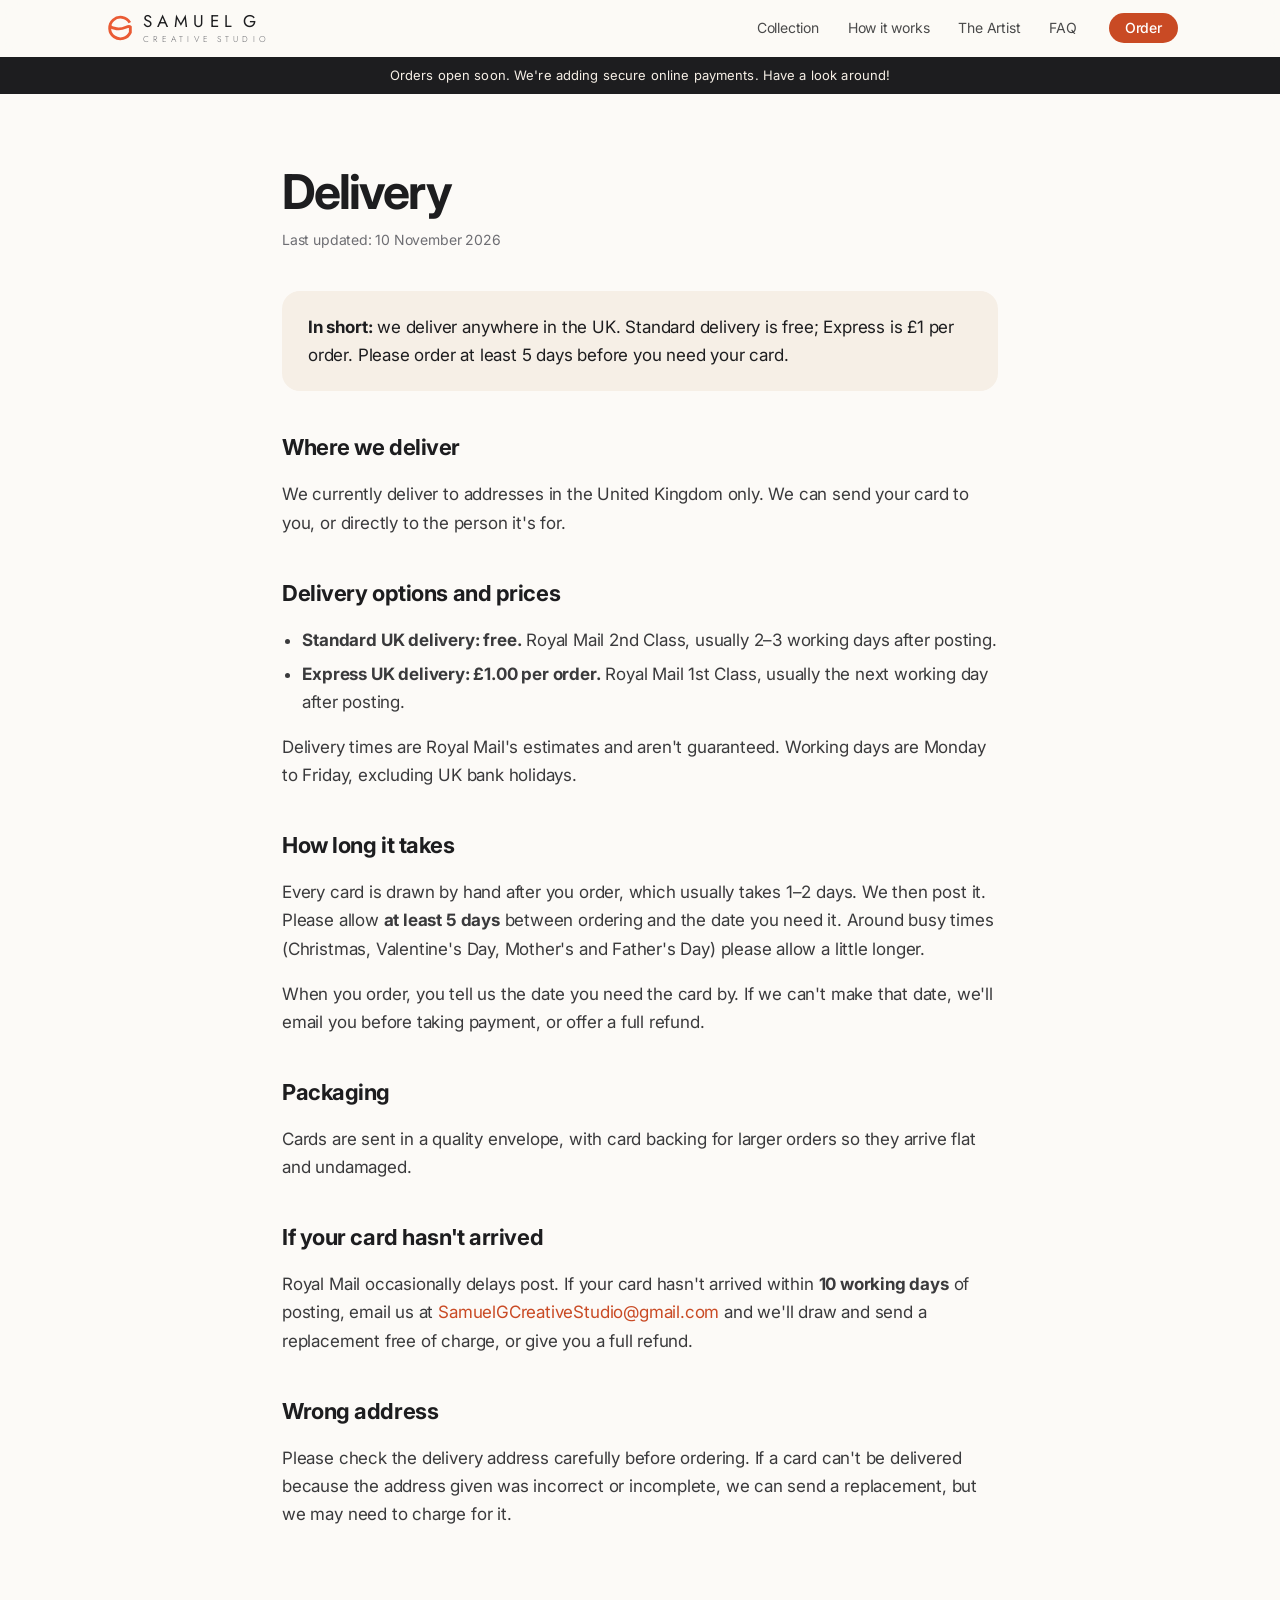
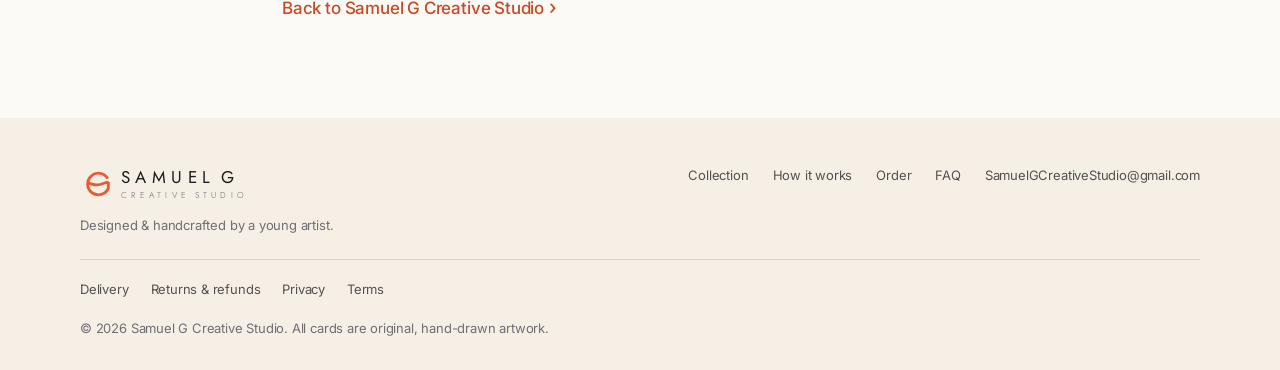
==== delivery.html @ a3a48e7c "Samuel G Creative Studio website Hand-drawn personalised cards site: collection gallery, order form " ====
<!DOCTYPE html>
<html lang="en-GB">
<head>
  <meta charset="UTF-8" />
  <meta name="viewport" content="width=device-width, initial-scale=1.0" />
  <title>Delivery | Samuel G Creative Studio</title>
  <meta name="description" content="UK delivery options, prices and timings for Samuel G Creative Studio hand-drawn cards." />
  <meta name="theme-color" content="#fcfaf7" />
  <link rel="icon" href="favicon.svg" type="image/svg+xml" />
  <link rel="apple-touch-icon" href="apple-touch-icon.png" />
  <link rel="preconnect" href="https://fonts.googleapis.com" />
  <link rel="preconnect" href="https://fonts.gstatic.com" crossorigin />
  <link href="https://fonts.googleapis.com/css2?family=Inter:wght@400;500;600;700;800&family=Jost:wght@300;400;500&display=swap" rel="stylesheet" />
  <link rel="stylesheet" href="styles.css?v=4" />
</head>
<body>
  <header class="nav" id="nav">
    <div class="nav-inner">
      <a href="index.html" class="brand" aria-label="Samuel G Creative Studio home">
        <img class="brand-symbol" src="logo/samuelg-symbol-orange.svg" alt="" width="36" height="36" />
        <span class="brand-words"><span class="brand-name">SAMUEL G</span><span class="brand-sub">CREATIVE STUDIO</span></span>
      </a>
      <nav class="nav-links" id="nav-links">
        <a href="index.html#collection">Collection</a>
        <a href="index.html#how">How it works</a>
        <a href="index.html#artist">The Artist</a>
        <a href="index.html#faq">FAQ</a>
      </nav>
      <a href="index.html#order" class="btn btn-primary btn-sm nav-cta">Order</a>
      <button class="nav-toggle" id="nav-toggle" aria-label="Open menu" aria-expanded="false"><span></span><span></span></button>
    </div>
  </header>
  <div class="soon-bar soon-only">Orders open soon. We're adding secure online payments. Have a look around!</div>

  <main class="policy">
    <h1>Delivery</h1>
    <p class="updated">Last updated: 10 November 2026</p>
    <div class="summary"><p><strong>In short:</strong> we deliver anywhere in the UK. Standard delivery is free; Express is £1 per order. Please order at least 5 days before you need your card.</p></div>

    <h2>Where we deliver</h2>
    <p>We currently deliver to addresses in the United Kingdom only. We can send your card to you, or directly to the person it's for.</p>

    <h2>Delivery options and prices</h2>
    <ul>
      <li><strong>Standard UK delivery: free.</strong> Royal Mail 2nd Class, usually 2–3 working days after posting.</li>
      <li><strong>Express UK delivery: £1.00 per order.</strong> Royal Mail 1st Class, usually the next working day after posting.</li>
    </ul>
    <p>Delivery times are Royal Mail's estimates and aren't guaranteed. Working days are Monday to Friday, excluding UK bank holidays.</p>

    <h2>How long it takes</h2>
    <p>Every card is drawn by hand after you order, which usually takes 1–2 days. We then post it. Please allow <strong>at least 5 days</strong> between ordering and the date you need it. Around busy times (Christmas, Valentine's Day, Mother's and Father's Day) please allow a little longer.</p>
    <p>When you order, you tell us the date you need the card by. If we can't make that date, we'll email you before taking payment, or offer a full refund.</p>

    <h2>Packaging</h2>
    <p>Cards are sent in a quality envelope, with card backing for larger orders so they arrive flat and undamaged.</p>

    <h2>If your card hasn't arrived</h2>
    <p>Royal Mail occasionally delays post. If your card hasn't arrived within <strong>10 working days</strong> of posting, email us at <a href="mailto:SamuelGCreativeStudio@gmail.com">SamuelGCreativeStudio@gmail.com</a> and we'll draw and send a replacement free of charge, or give you a full refund.</p>

    <h2>Wrong address</h2>
    <p>Please check the delivery address carefully before ordering. If a card can't be delivered because the address given was incorrect or incomplete, we can send a replacement, but we may need to charge for it.</p>

    <a href="index.html" class="link-arrow back-link">Back to Samuel G Creative Studio</a>
  </main>

  <footer class="footer">
    <div class="footer-inner">
      <div class="footer-brand">
        <div class="brand">
          <img class="brand-symbol" src="logo/samuelg-symbol-orange.svg" alt="" width="34" height="34" />
          <span class="brand-words"><span class="brand-name">SAMUEL G</span><span class="brand-sub">CREATIVE STUDIO</span></span>
        </div>
        <p>Designed &amp; handcrafted by a young artist.</p>
      </div>
      <div class="footer-links">
        <a href="index.html#collection">Collection</a>
        <a href="index.html#how">How it works</a>
        <a href="index.html#order">Order</a>
        <a href="index.html#faq">FAQ</a>
        <a href="mailto:SamuelGCreativeStudio@gmail.com">SamuelGCreativeStudio@gmail.com</a>
      </div>
    </div>
    <nav class="legal-links" aria-label="Policies">
      <a href="delivery.html">Delivery</a>
      <a href="returns.html">Returns &amp; refunds</a>
      <a href="privacy.html">Privacy</a>
      <a href="terms.html">Terms</a>
    </nav>
    <p class="legal">© <span id="year"></span> Samuel G Creative Studio. All cards are original, hand-drawn artwork.</p>
  </footer>
  <script src="script.js"></script>
</body>
</html>
---- styles.css ----
/* ==========================================================
   Samuel G Creative Studio: modern premium theme
   ========================================================== */
:root {
  --bg: #fcfaf7;          /* warm white */
  --grey: #f6efe6;        /* brand cream */
  --card: #ffffff;
  --ink: #1d1d1f;
  --muted: #6e6e73;
  --line: #ddd3c6;
  --brand: #ea5b34;       /* signature orange: logo and large accents */
  --accent: #c94a24;      /* deeper orange for buttons and links (readable white text) */
  --accent-hover: #b5401d;
  --champagne: #cdb38b;
  --radius-lg: 28px;
  --radius: 18px;
  --radius-sm: 12px;
  --shadow-soft: 0 2px 8px rgba(0, 0, 0, 0.04), 0 12px 32px rgba(0, 0, 0, 0.06);
  --shadow-lift: 0 4px 12px rgba(0, 0, 0, 0.06), 0 24px 56px rgba(0, 0, 0, 0.12);
  --ease: cubic-bezier(0.25, 0.1, 0.25, 1);
  --font: "Inter", -apple-system, BlinkMacSystemFont, "SF Pro Text", "Helvetica Neue", Arial, sans-serif;
  --maxw: 1120px;
}

* { box-sizing: border-box; }
html { scroll-behavior: smooth; scroll-padding-top: 64px; }
body {
  margin: 0;
  font-family: var(--font);
  font-size: 17px;
  line-height: 1.47;
  letter-spacing: -0.011em;
  color: var(--ink);
  background: var(--bg);
  -webkit-font-smoothing: antialiased;
}
img { max-width: 100%; display: block; }
a { color: var(--accent); text-decoration: none; }
a:hover { text-decoration: underline; }
h1, h2, h3 { margin: 0; font-weight: 700; letter-spacing: -0.025em; }

/* ===== Buttons ===== */
.btn {
  display: inline-flex; align-items: center; justify-content: center;
  font: 500 17px/1 var(--font);
  letter-spacing: -0.01em;
  border-radius: 980px;
  padding: 14px 26px;
  border: none;
  cursor: pointer;
  transition: background 0.2s var(--ease), transform 0.2s var(--ease);
  text-decoration: none !important;
}
.btn:active { transform: scale(0.98); }
.btn-primary { background: var(--accent); color: #fff; }
.btn-primary:hover { background: var(--accent-hover); }
.btn-secondary { background: var(--grey); color: var(--ink); }
.btn-secondary:hover { background: #e8e8ed; }
.btn-sm { font-size: 14px; padding: 8px 16px; }
.btn-lg { font-size: 18px; padding: 18px 30px; }
.btn-block { width: 100%; }

.link-arrow { font-weight: 500; white-space: nowrap; }   /* never split the arrow from its words */
.link-arrow::after { content: " ›"; font-size: 1.15em; }

/* ===== Navigation (frosted glass) ===== */
.nav {
  position: sticky; top: 0; z-index: 50;
  background: rgba(252, 250, 247, 0.78);
  backdrop-filter: saturate(180%) blur(20px);
  -webkit-backdrop-filter: saturate(180%) blur(20px);
  border-bottom: 1px solid transparent;
  transition: border-color 0.3s;
}
.nav.scrolled { border-bottom-color: rgba(0, 0, 0, 0.08); }
.nav-inner {
  max-width: var(--maxw); margin: 0 auto; height: 56px;
  display: flex; align-items: center; gap: 2rem; padding: 0 22px;
}
.brand { display: flex; align-items: center; gap: 5px;   /* the symbol file has ~5px padding built in, so ~10px visible gap, matching the logo lockup */ color: var(--ink); text-decoration: none !important; margin-right: auto; }
.brand-symbol { width: 36px; height: 36px; flex: none; }
.brand-words { display: flex; flex-direction: column; line-height: 1; }
.brand-name { font-family: "Jost", var(--font); font-weight: 400; font-size: 17px; letter-spacing: 0.32em; word-spacing: -0.27em; margin-right: -0.32em; color: var(--ink); }
.brand-sub { font-family: "Jost", var(--font); font-weight: 300; font-size: 8.5px; letter-spacing: 0.5em; word-spacing: -0.3em; margin-top: 5px; color: var(--muted); }
.nav-links { display: flex; gap: 1.8rem; }
.nav-links a { color: var(--ink); font-size: 14px; opacity: 0.8; text-decoration: none; transition: opacity 0.2s; }
.nav-links a:hover { opacity: 1; }
.nav-toggle { display: none; }

/* ===== Hero ===== */
.hero { text-align: center; padding: 88px 22px 40px; max-width: var(--maxw); margin: 0 auto; }
.eyebrow {
  margin: 0 0 14px; font-family: "Jost", var(--font); font-size: 13px; font-weight: 500; letter-spacing: 0.24em;
  color: var(--accent); text-transform: uppercase;
}
.hero h1 { font-size: clamp(44px, 8vw, 88px); line-height: 1.04; font-weight: 800; letter-spacing: -0.045em; }
.accent-text { color: var(--brand); }
.hero-sub { max-width: 620px; margin: 24px auto 0; font-size: clamp(19px, 2.2vw, 23px); line-height: 1.4; color: var(--muted); font-weight: 400; }
.hero-cta { display: flex; gap: 28px; align-items: center; justify-content: center; margin-top: 34px; flex-wrap: wrap; }
.hero-cta .link-arrow { font-size: 17px; }
.hero-meta { margin: 20px 0 0; font-size: 14px; color: var(--muted); }

.showcase {
  margin: 64px auto 0;
  display: grid; grid-template-columns: 1fr 1.25fr 1fr; gap: 24px; align-items: center;
  max-width: 1040px;
}
.sc { margin: 0; border-radius: var(--radius-lg); overflow: hidden; box-shadow: var(--shadow-lift); background: #ddd; }
.sc img { width: 100%; aspect-ratio: 4 / 5; object-fit: cover; transition: transform 1.2s var(--ease); }
.sc-2 img { aspect-ratio: 4 / 5; }
.sc-1, .sc-3 { transform: translateY(28px); }
.sc:hover img { transform: scale(1.04); }

/* ===== Highlights ===== */
.highlights {
  max-width: var(--maxw); margin: 0 auto; padding: 96px 22px 40px;
  display: grid; grid-template-columns: repeat(3, 1fr); gap: 48px; text-align: center;
}
.hl-icon {
  width: 56px; height: 56px; margin: 0 auto 18px; border-radius: 16px;
  display: grid; place-items: center; font-size: 26px; color: var(--ink);
  background: var(--grey);
}
.hl h3 { font-size: 21px; margin-bottom: 8px; }
.hl p { margin: 0; color: var(--muted); font-size: 16px; }

/* ===== Sections ===== */
.section { padding: 110px 22px; }
.section > * { max-width: var(--maxw); margin-left: auto; margin-right: auto; }
.section-grey { background: var(--grey); }
.section-head { text-align: center; margin-bottom: 56px; }
.section-head h2, .artist h2 { font-size: clamp(36px, 5.5vw, 56px); line-height: 1.07; font-weight: 700; letter-spacing: -0.04em; }
.section-sub { margin: 16px auto 0; font-size: 21px; color: var(--muted); max-width: 640px; }

/* ===== Collection gallery ===== */
.gallery { display: grid; grid-template-columns: repeat(4, 1fr); gap: 24px; }
.tile { margin: 0; }
.tile-img {
  border-radius: var(--radius); overflow: hidden; background: #e5e5ea;
  box-shadow: var(--shadow-soft);
  transition: box-shadow 0.4s var(--ease), transform 0.4s var(--ease);
}
.tile-img img { width: 100%; aspect-ratio: 1 / 1; object-fit: cover; transition: transform 0.8s var(--ease); }
.tile:hover .tile-img { box-shadow: var(--shadow-lift); transform: translateY(-4px); }
.tile:hover .tile-img img { transform: scale(1.05); }
.tile figcaption { padding: 16px 4px 0; }
.tile-tag { display: block; font-family: "Jost", var(--font); font-size: 11px; font-weight: 500; color: var(--accent); letter-spacing: 0.2em; text-transform: uppercase; margin-bottom: 6px; }
.tile-title { display: block; font-size: 17px; font-weight: 600; letter-spacing: -0.015em; }
.also { text-align: center; margin-top: 56px !important; color: var(--muted); font-size: 17px; line-height: 1.6; }
.also .link-arrow { display: inline-block; margin-left: 6px; }

/* ===== Steps ===== */
.steps { display: grid; grid-template-columns: repeat(3, 1fr); gap: 24px; }
.step {
  background: var(--card); border-radius: var(--radius-lg); padding: 40px 34px 44px;
  box-shadow: var(--shadow-soft);
}
.step-num {
  display: block; font-family: "Jost", var(--font); font-size: 15px; font-weight: 500; letter-spacing: 0.2em; margin-bottom: 40px;
  color: var(--brand);
}
.step h3 { font-size: 24px; margin-bottom: 12px; }
.step p { margin: 0; color: var(--muted); }

/* ===== The artist ===== */
.artist { text-align: center; }
.artist-inner { max-width: 760px !important; }
.artist-text { font-size: 21px; line-height: 1.5; color: var(--muted); margin: 24px 0 0; }
.signature { font-family: "Caveat", cursive; font-size: 40px; color: var(--ink); margin: 32px 0 0; transform: rotate(-3deg); }

/* ===== Order form ===== */
.order { max-width: 720px !important; }
.panel {
  background: var(--card); border-radius: var(--radius-lg); padding: 36px 36px 20px; margin-bottom: 20px;
  box-shadow: var(--shadow-soft);
}
.panel-title { display: flex; align-items: center; gap: 12px; font-size: 22px; margin-bottom: 26px; }
.panel-title span {
  width: 30px; height: 30px; border-radius: 50%; display: grid; place-items: center;
  font-size: 14px; color: #fff; background: var(--ink);
}
.field { display: flex; flex-direction: column; margin-bottom: 18px; flex: 1; min-width: 0; }
.field-sm { flex: 0 0 160px; }
.row { display: flex; gap: 16px; }
label, .label { font-size: 14px; font-weight: 600; margin-bottom: 8px; color: var(--ink); }
label em, .label em { font-style: normal; font-weight: 400; color: var(--muted); }
small { color: var(--muted); font-size: 13px; margin-top: 8px; }

input[type="text"], input[type="email"], input[type="tel"], input[type="number"], input[type="date"], select, textarea {
  font: 400 17px/1.3 var(--font);
  padding: 14px 16px;
  border: 1px solid var(--line);
  border-radius: var(--radius-sm);
  background: #fff; color: var(--ink);
  transition: border-color 0.2s, box-shadow 0.2s;
  width: 100%;
  -webkit-appearance: none; appearance: none;
}
select {
  background-image: url("data:image/svg+xml,%3Csvg xmlns='http://www.w3.org/2000/svg' width='12' height='8' viewBox='0 0 12 8'%3E%3Cpath d='M1 1l5 5 5-5' stroke='%236e6e73' stroke-width='1.6' fill='none' stroke-linecap='round'/%3E%3C/svg%3E");
  background-repeat: no-repeat; background-position: right 16px center; padding-right: 40px;
}
textarea { resize: vertical; }
input::placeholder, textarea::placeholder { color: #a1a1a6; }
input:focus, select:focus, textarea:focus { outline: none; border-color: var(--accent); box-shadow: 0 0 0 4px rgba(201, 74, 36, 0.16); }
.invalid { border-color: #e30000 !important; box-shadow: 0 0 0 4px rgba(227, 0, 0, 0.1) !important; }

.chips { display: flex; flex-wrap: wrap; gap: 8px; }
.chips label { margin: 0; cursor: pointer; font-weight: 500; }
.chips input { position: absolute; opacity: 0; pointer-events: none; }
.chips span {
  display: inline-block; padding: 9px 16px; font-size: 15px;
  border: 1px solid var(--line); border-radius: 980px; background: #fff;
  transition: all 0.2s var(--ease);
}
.chips label:hover span { border-color: #86868b; }
.chips input:checked + span { background: var(--ink); border-color: var(--ink); color: #fff; }
.chips input:focus-visible + span { box-shadow: 0 0 0 4px rgba(201, 74, 36, 0.25); }

.stepper { display: flex; align-items: center; border: 1px solid var(--line); border-radius: var(--radius-sm); overflow: hidden; background: #fff; }
.stepper input { border: none !important; box-shadow: none !important; text-align: center; padding: 14px 0; -moz-appearance: textfield; }
.stepper input::-webkit-inner-spin-button, .stepper input::-webkit-outer-spin-button { -webkit-appearance: none; }
.step-btn { flex: 0 0 46px; height: 50px; border: none; background: transparent; font-size: 22px; color: var(--accent); cursor: pointer; }
.step-btn:hover { background: var(--grey); }

.options { display: grid; gap: 12px; margin-bottom: 24px; }
.option {
  display: flex; align-items: center; gap: 14px; margin: 0;
  padding: 18px 20px; border: 1px solid var(--line); border-radius: var(--radius-sm);
  cursor: pointer; transition: border-color 0.2s, box-shadow 0.2s;
}
.option:has(input:checked) { border-color: var(--accent); box-shadow: 0 0 0 1px var(--accent); }
.option input { accent-color: var(--accent); width: 18px; height: 18px; margin: 0; }
.option-body { flex: 1; display: flex; flex-direction: column; }
.option-name { font-weight: 600; font-size: 16px; }
.option-desc { font-weight: 400; font-size: 14px; color: var(--muted); }
.option-price { font-weight: 600; font-size: 16px; }
.check { display: flex; align-items: center; gap: 10px; font-weight: 500; font-size: 15px; margin: 4px 0 18px; cursor: pointer; }
.check input { accent-color: var(--accent); width: 18px; height: 18px; margin: 0; }

.checkout { background: var(--card); border-radius: var(--radius-lg); padding: 32px 36px; box-shadow: var(--shadow-soft); }
.totals { margin-bottom: 24px; }
.total-line { display: flex; justify-content: space-between; padding: 6px 0; color: var(--muted); }
.total-line.total { color: var(--ink); font-size: 24px; font-weight: 700; border-top: 1px solid var(--line); margin-top: 10px; padding-top: 16px; letter-spacing: -0.02em; }
.secure { text-align: center; color: var(--muted); font-size: 13px; margin: 14px 0 0; }

.done { background: var(--card); border-radius: var(--radius-lg); padding: 48px 40px; box-shadow: var(--shadow-soft); text-align: center; }
.done-icon { width: 64px; height: 64px; margin: 0 auto 20px; border-radius: 50%; background: #28c840; color: #fff; display: grid; place-items: center; font-size: 30px; font-weight: 700; }
.done h3 { font-size: 28px; }
.done pre { text-align: left; white-space: pre-wrap; font: 400 15px/1.7 var(--font); background: var(--grey); padding: 20px 24px; border-radius: var(--radius-sm); margin: 24px 0; }
.draft-note { color: var(--accent); font-size: 14px; margin-bottom: 24px; }

/* ===== FAQ ===== */
.faq { max-width: 760px !important; border-top: 1px solid var(--line); }
.faq details { border-bottom: 1px solid var(--line); }
.faq summary {
  list-style: none; cursor: pointer; padding: 24px 40px 24px 0; position: relative;
  font-size: 19px; font-weight: 600; letter-spacing: -0.015em;
}
.faq summary::-webkit-details-marker { display: none; }
.faq summary::after {
  content: "+"; position: absolute; right: 4px; top: 50%; transform: translateY(-50%);
  font-size: 26px; font-weight: 300; color: var(--muted); transition: transform 0.3s var(--ease);
}
.faq details[open] summary::after { transform: translateY(-50%) rotate(45deg); }
.faq details p { margin: 0 0 24px; color: var(--muted); max-width: 640px; }

/* ===== Footer ===== */
.footer { background: var(--grey); padding: 48px 22px 32px; font-size: 13px; color: var(--muted); }
.footer-inner { max-width: var(--maxw); margin: 0 auto; display: flex; justify-content: space-between; gap: 32px; flex-wrap: wrap; padding-bottom: 24px; border-bottom: 1px solid var(--line); }
.footer-brand .brand { margin: 0; }
.footer-brand p { margin: 14px 0 0; }
.footer-links { display: flex; gap: 24px; flex-wrap: wrap; align-items: flex-start; }
.footer-links a { color: var(--ink); opacity: 0.75; }
.legal { max-width: var(--maxw); margin: 20px auto 0; }

/* ===== Scroll reveal ===== */
.reveal { opacity: 0; transform: translateY(24px); transition: opacity 0.9s var(--ease), transform 0.9s var(--ease); }
.reveal.in { opacity: 1; transform: none; }
.showcase.reveal { transform: translateY(48px) scale(0.98); }
.showcase.reveal.in { transform: none; }
@media (prefers-reduced-motion: reduce) {
  .reveal { opacity: 1; transform: none; transition: none; }
  html { scroll-behavior: auto; }
}

/* ===== Responsive ===== */
@media (max-width: 1000px) {
  .gallery { grid-template-columns: repeat(3, 1fr); }
}
@media (max-width: 820px) {
  .nav-links {
    display: none; position: absolute; top: 56px; left: 0; right: 0;
    flex-direction: column; gap: 0; padding: 8px 22px 20px;
    background: rgba(252, 250, 247, 0.97); backdrop-filter: blur(20px);
    border-bottom: 1px solid rgba(0, 0, 0, 0.08);
  }
  .nav-links.open { display: flex; }
  .nav-links a { font-size: 22px; font-weight: 600; padding: 12px 0; opacity: 1; }
  .nav-inner { gap: 14px; }
  .nav-toggle {
    display: flex; flex-direction: column; justify-content: center; gap: 6px;
    width: 36px; height: 36px; background: none; border: none; cursor: pointer; padding: 6px;
  }
  .nav-toggle span { display: block; height: 1.5px; background: var(--ink); border-radius: 2px; transition: transform 0.3s var(--ease); }
  .nav-toggle[aria-expanded="true"] span:first-child { transform: translateY(3.75px) rotate(45deg); }
  .nav-toggle[aria-expanded="true"] span:last-child { transform: translateY(-3.75px) rotate(-45deg); }

  .hero { padding-top: 56px; }
  .showcase { grid-template-columns: 1fr 1fr; gap: 14px; margin-top: 44px; }
  .sc-1 { display: none; }
  .sc-1, .sc-3 { transform: none; }
  .highlights { grid-template-columns: 1fr; gap: 40px; padding-top: 72px; }
  .gallery { grid-template-columns: repeat(2, 1fr); gap: 16px; }
  .steps { grid-template-columns: 1fr; }
  .section { padding: 80px 18px; }
}
@media (max-width: 560px) {
  .row { flex-direction: column; gap: 0; }
  .field-sm { flex: 1; }
  .panel, .checkout { padding: 26px 20px 12px; border-radius: 22px; }
  .checkout { padding-bottom: 24px; }
  .brand-symbol { width: 30px; height: 30px; }
  .brand-name { font-size: 15px; }
  .brand-sub { font-size: 7.5px; }
  .tile-title { font-size: 15px; }
  .also { font-size: 16px; }
  .also .link-arrow { display: block; margin: 12px 0 0; }   /* on phones the link gets its own line */
}

/* ===== "Orders opening soon" mode (switched in script.js) ===== */
.soon-only { display: none; }
body.orders-soon .soon-only { display: block; }
.soon-bar {
  background: var(--ink); color: #f6efe6; text-align: center;
  font-size: 13px; padding: 9px 16px; letter-spacing: 0.01em;
}
.soon-notice {
  max-width: 720px !important; margin: 0 auto 24px; text-align: center;
  background: var(--card); border-radius: var(--radius-lg); padding: 28px 32px;
  box-shadow: var(--shadow-soft); border-top: 4px solid var(--brand);
}
.soon-notice p { margin: 8px 0 0; color: var(--muted); }
.soon-notice .soon-title { margin: 0; font-family: "Jost", var(--font); font-size: 13px; font-weight: 500; letter-spacing: 0.24em; text-transform: uppercase; color: var(--accent); }
.btn:disabled, .btn:disabled:hover { background: #d9cfc3; color: #6b5f54; cursor: not-allowed; transform: none; }
.policy-note { text-align: center; color: var(--muted); font-size: 13px; margin: 8px 0 0; }

/* ===== Footer policy links ===== */
.legal-links { max-width: var(--maxw); margin: 20px auto 0; display: flex; gap: 22px; flex-wrap: wrap; }
.legal-links a { color: var(--ink); opacity: 0.75; font-size: 13px; }

/* ===== Policy pages ===== */
.policy { max-width: 760px; margin: 0 auto; padding: 72px 22px 96px; }
.policy h1 { font-size: clamp(34px, 5vw, 48px); letter-spacing: -0.04em; line-height: 1.08; margin-bottom: 10px; }
.policy .updated { color: var(--muted); font-size: 14px; margin: 0 0 40px; }
.policy h2 { font-size: 22px; letter-spacing: -0.02em; margin: 40px 0 10px; }
.policy p, .policy li { color: #3a3a3c; line-height: 1.65; }
.policy ul { padding-left: 1.2em; }
.policy li { margin: 6px 0; }
.policy .summary { background: var(--grey); border-radius: var(--radius); padding: 22px 26px; margin: 0 0 8px; }
.policy .summary p { margin: 0; color: var(--ink); }
.todo { background: #ffe9a8; color: #5a4300; padding: 1px 6px; border-radius: 4px; font-weight: 600; }
.back-link { display: inline-block; margin-top: 48px; }
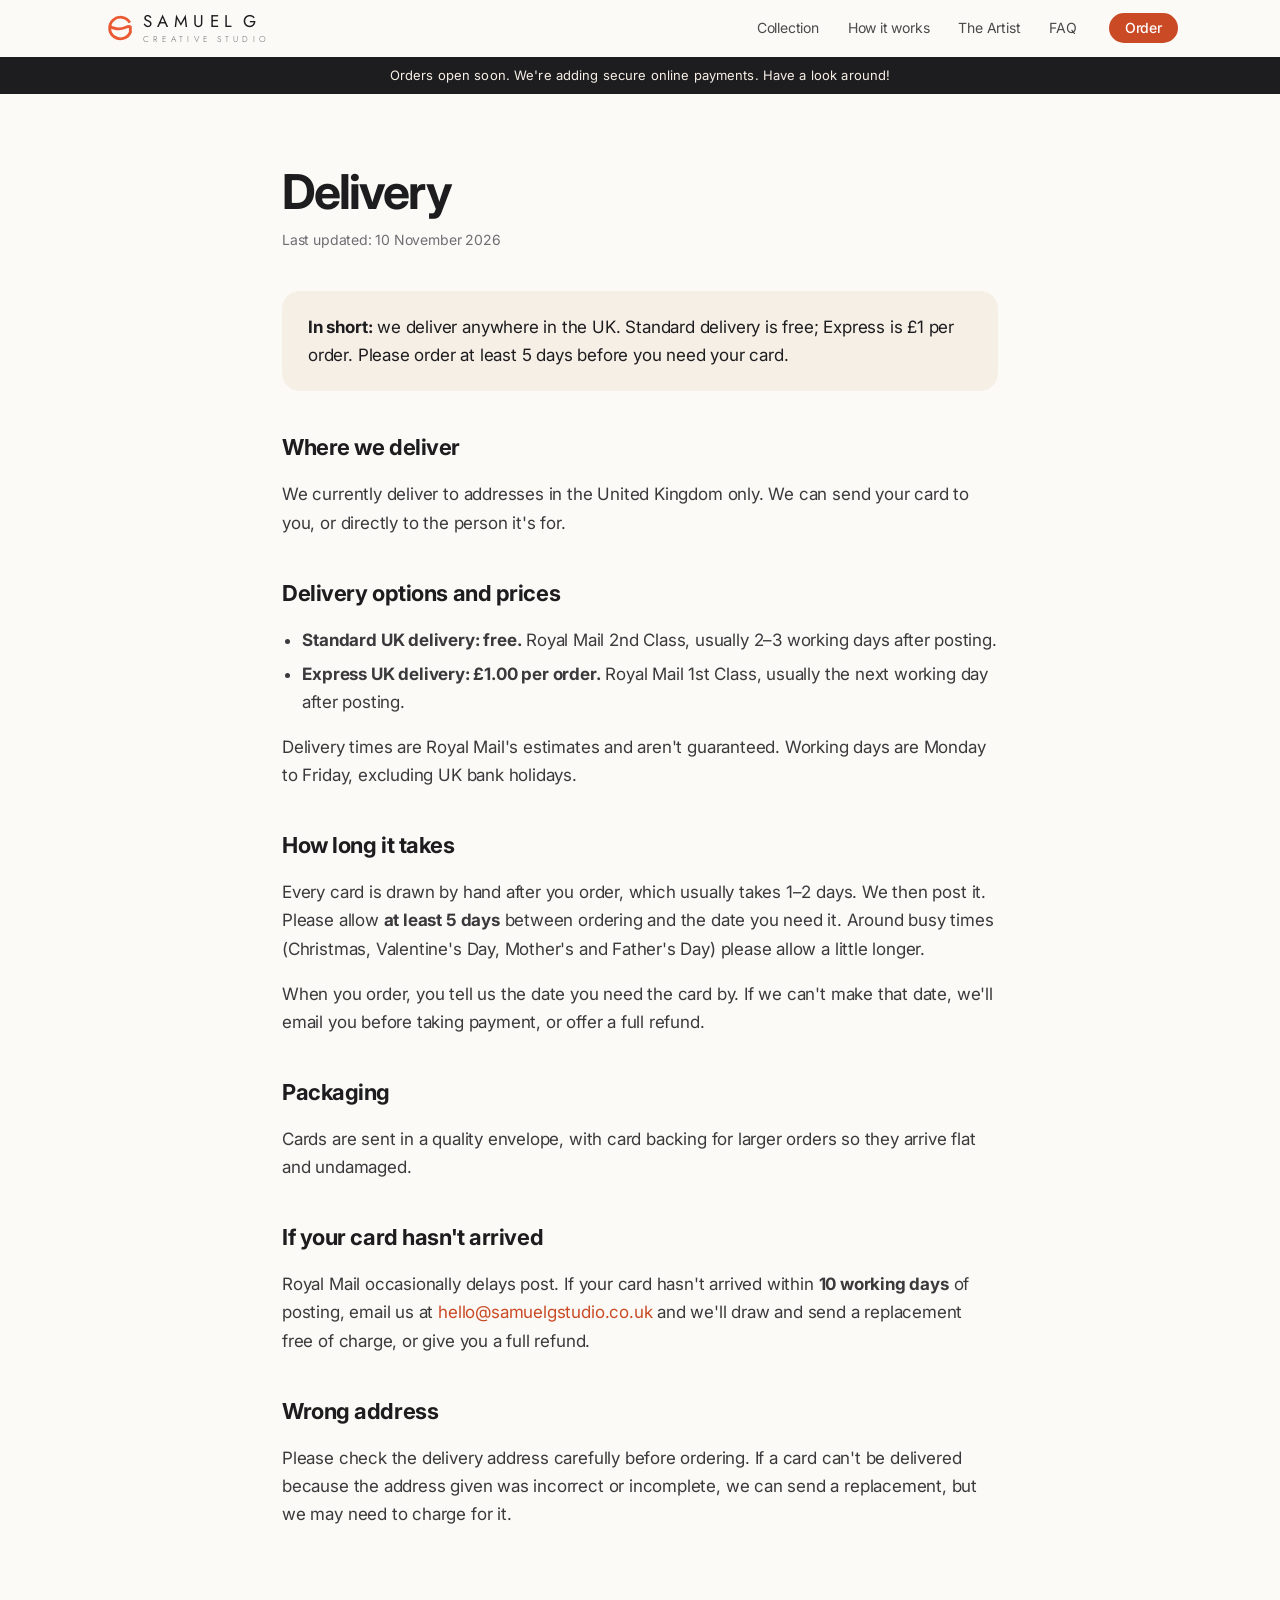
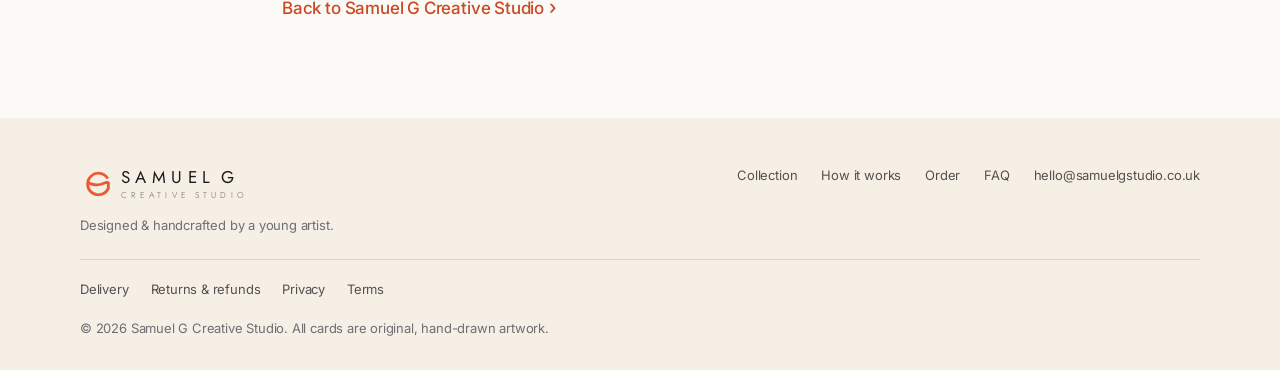
==== commit 08aad86c: "Use hello@samuelgstudio.co.uk as the contact email Co-Authored-By: Claude Opus 5.5 <noreply@anthropi" ====
--- a/delivery.html
+++ b/delivery.html
@@ -55,7 +55,7 @@
     <p>Cards are sent in a quality envelope, with card backing for larger orders so they arrive flat and undamaged.</p>
 
     <h2>If your card hasn't arrived</h2>
-    <p>Royal Mail occasionally delays post. If your card hasn't arrived within <strong>10 working days</strong> of posting, email us at <a href="mailto:SamuelGCreativeStudio@gmail.com">SamuelGCreativeStudio@gmail.com</a> and we'll draw and send a replacement free of charge, or give you a full refund.</p>
+    <p>Royal Mail occasionally delays post. If your card hasn't arrived within <strong>10 working days</strong> of posting, email us at <a href="mailto:hello@samuelgstudio.co.uk">hello@samuelgstudio.co.uk</a> and we'll draw and send a replacement free of charge, or give you a full refund.</p>
 
     <h2>Wrong address</h2>
     <p>Please check the delivery address carefully before ordering. If a card can't be delivered because the address given was incorrect or incomplete, we can send a replacement, but we may need to charge for it.</p>
@@ -77,7 +77,7 @@
         <a href="index.html#how">How it works</a>
         <a href="index.html#order">Order</a>
         <a href="index.html#faq">FAQ</a>
-        <a href="mailto:SamuelGCreativeStudio@gmail.com">SamuelGCreativeStudio@gmail.com</a>
+        <a href="mailto:hello@samuelgstudio.co.uk">hello@samuelgstudio.co.uk</a>
       </div>
     </div>
     <nav class="legal-links" aria-label="Policies">
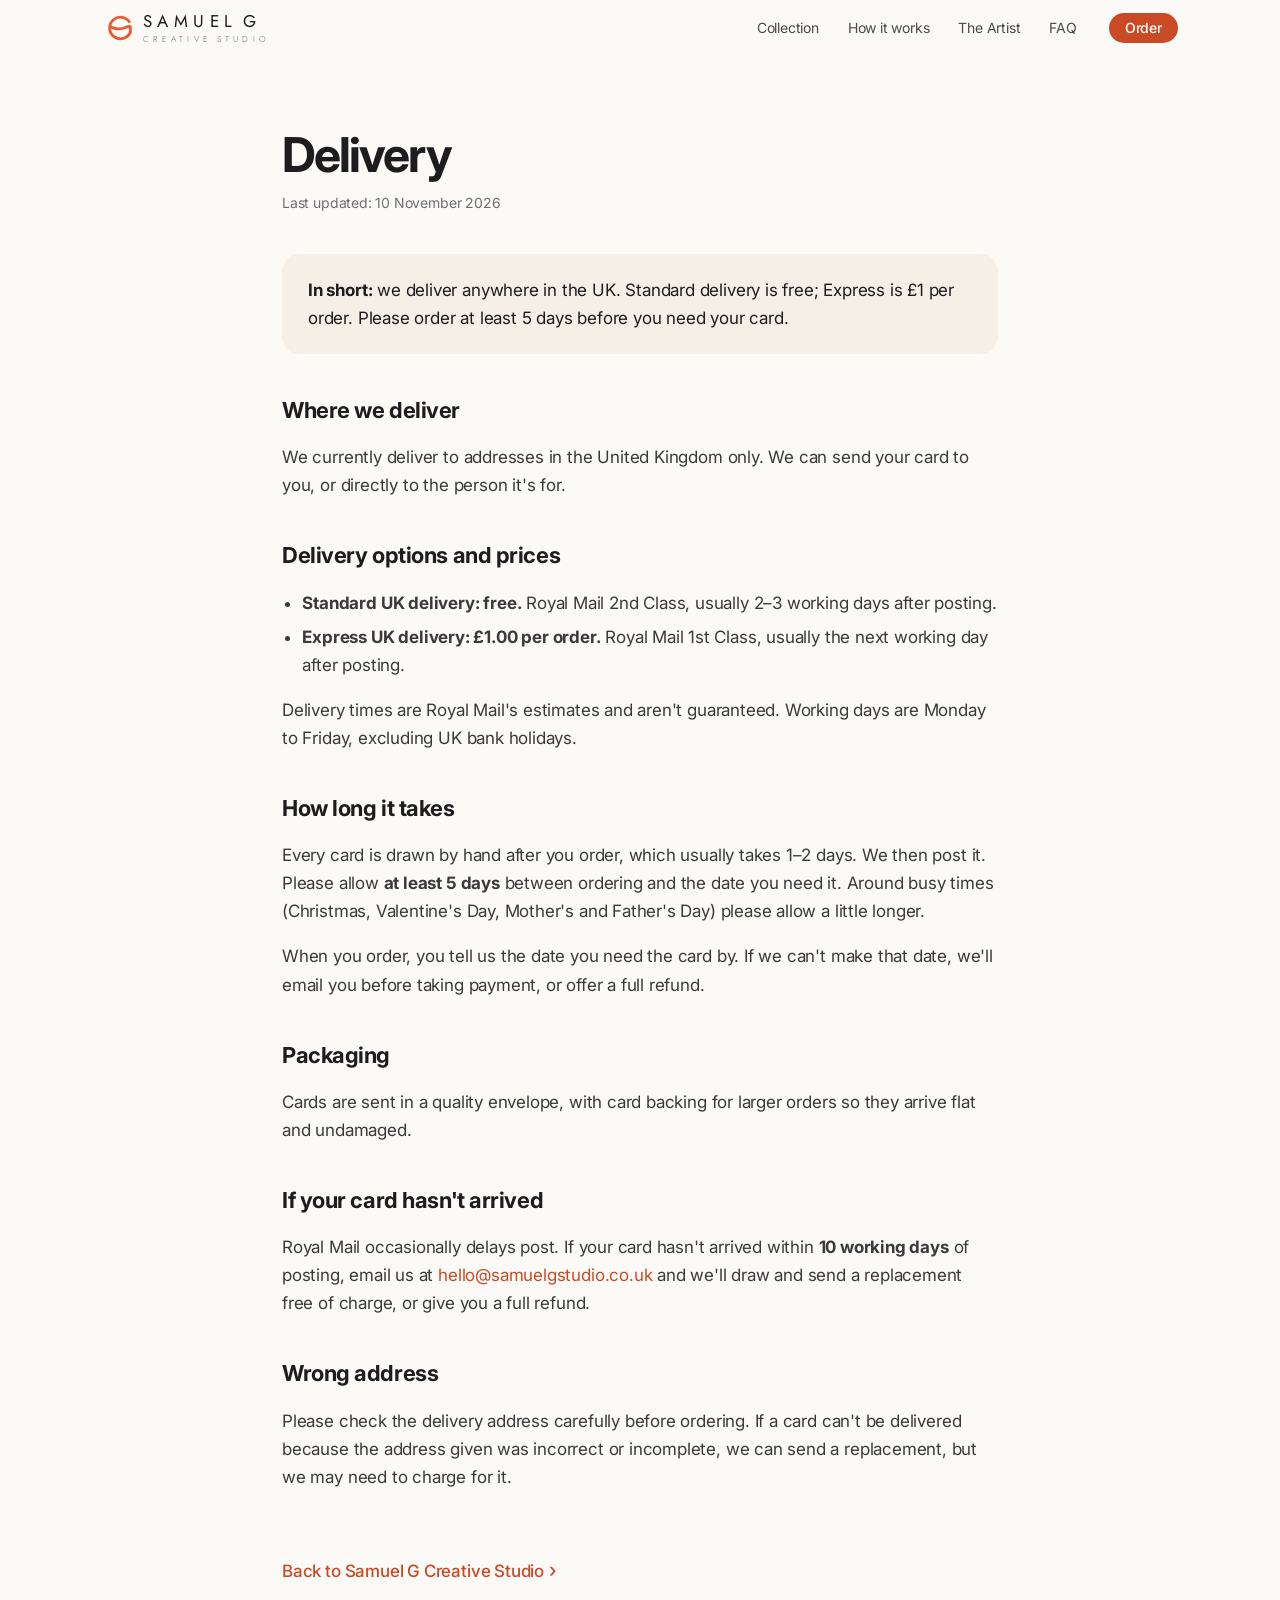
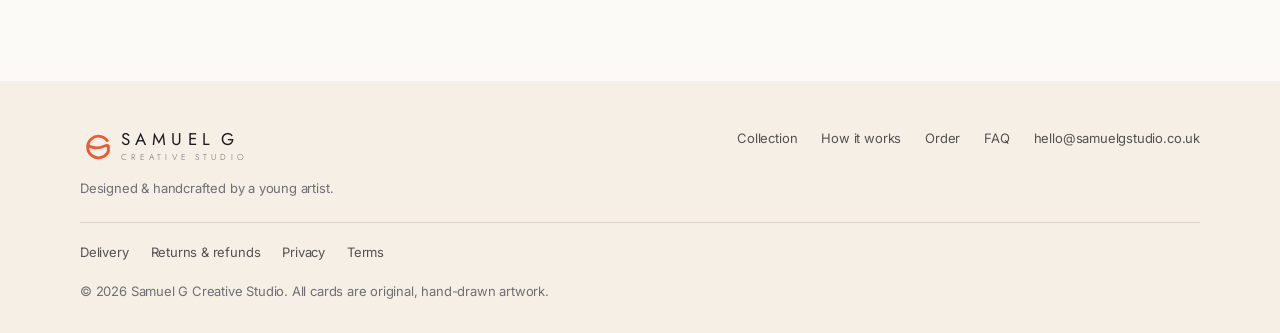
==== commit 4314a17c: "Add availability settings: pause orders and block away dates availability.js controls ordersOpen, th" ====
--- a/delivery.html
+++ b/delivery.html
@@ -11,7 +11,7 @@
   <link rel="preconnect" href="https://fonts.googleapis.com" />
   <link rel="preconnect" href="https://fonts.gstatic.com" crossorigin />
   <link href="https://fonts.googleapis.com/css2?family=Inter:wght@400;500;600;700;800&family=Jost:wght@300;400;500&display=swap" rel="stylesheet" />
-  <link rel="stylesheet" href="styles.css?v=4" />
+  <link rel="stylesheet" href="styles.css?v=6" />
 </head>
 <body>
   <header class="nav" id="nav">
@@ -88,6 +88,7 @@
     </nav>
     <p class="legal">© <span id="year"></span> Samuel G Creative Studio. All cards are original, hand-drawn artwork.</p>
   </footer>
+  <script src="availability.js"></script>
   <script src="script.js"></script>
 </body>
 </html>
--- a/styles.css
+++ b/styles.css
@@ -361,3 +361,25 @@
 .policy .summary p { margin: 0; color: var(--ink); }
 .todo { background: #ffe9a8; color: #5a4300; padding: 1px 6px; border-radius: 4px; font-weight: 600; }
 .back-link { display: inline-block; margin-top: 48px; }
+
+/* ===== Stripe checkout hand-off ===== */
+.hp { position: absolute; left: -9999px; width: 1px; height: 1px; opacity: 0; }
+.next-step { background: var(--grey); border-radius: var(--radius-sm); padding: 16px 18px; margin: 0 0 20px; }
+.next-step p { margin: 0; color: var(--muted); font-size: 15px; }
+.next-step .next-title { margin-bottom: 6px; font-family: "Jost", var(--font); font-size: 12px; font-weight: 500; letter-spacing: 0.22em; text-transform: uppercase; color: var(--accent); }
+.order-status { text-align: center; color: #b3261e; font-size: 14px; margin: 10px 0 0; min-height: 0; }
+.order-status:empty { display: none; }
+
+/* ===== Thank-you page ===== */
+.thanks { max-width: 640px; margin: 0 auto; padding: 96px 22px 110px; text-align: center; }
+.thanks-icon { width: 76px; height: 76px; margin: 0 auto 26px; }
+.thanks h1 { font-size: clamp(36px, 6vw, 54px); letter-spacing: -0.04em; line-height: 1.06; }
+.thanks .lead { color: var(--muted); font-size: 20px; margin: 18px 0 0; }
+.thanks-card { background: var(--card); border-radius: var(--radius-lg); box-shadow: var(--shadow-soft); padding: 28px 30px; margin: 40px 0 0; text-align: left; }
+.thanks-card h2 { font-size: 19px; margin-bottom: 14px; }
+.thanks-card ol { margin: 0; padding-left: 1.2em; color: #3a3a3c; line-height: 1.7; }
+.thanks-ref { display: inline-block; font-family: "Jost", var(--font); letter-spacing: 0.12em; background: var(--grey); border-radius: 8px; padding: 2px 10px; color: var(--ink); }
+
+/* ===== Holiday / away notice (set in availability.js) ===== */
+.away-bar { background: var(--grey); color: var(--ink); text-align: center; font-size: 13px; padding: 9px 16px; border-bottom: 1px solid var(--line); }
+small.date-warn { color: #b3261e; }
